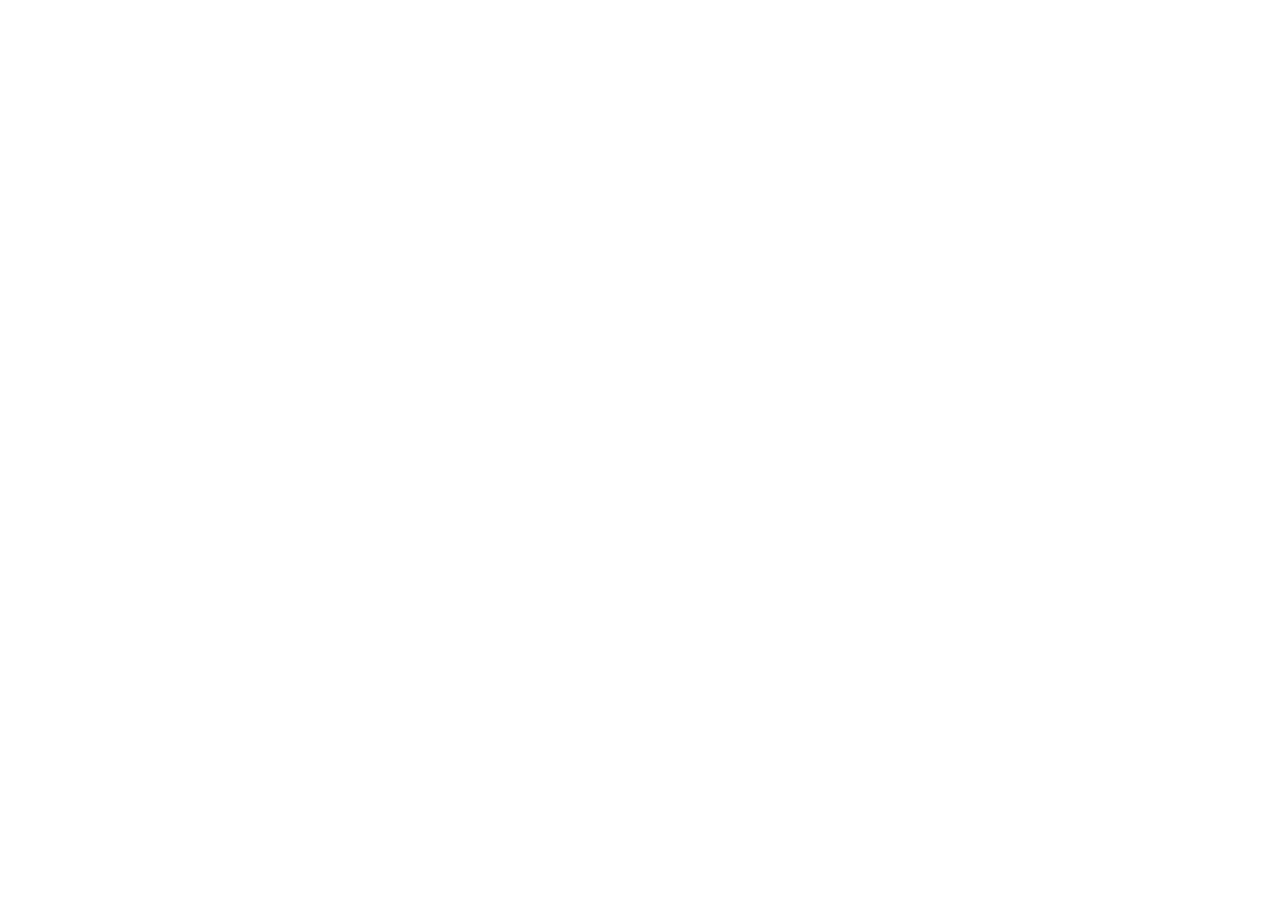
==== Gallery.html @ dcdf7f5c "start" ====
<!DOCTYPE html>
<html lang="en">
<head>
    <meta charset="UTF-8">
    <meta name="viewport" content="width=device-width, initial-scale=1.0">
    <title>Document</title>
</head>
<body>
    <header></header>
    <main></main>
    <footer></footer>
</body>
</html>
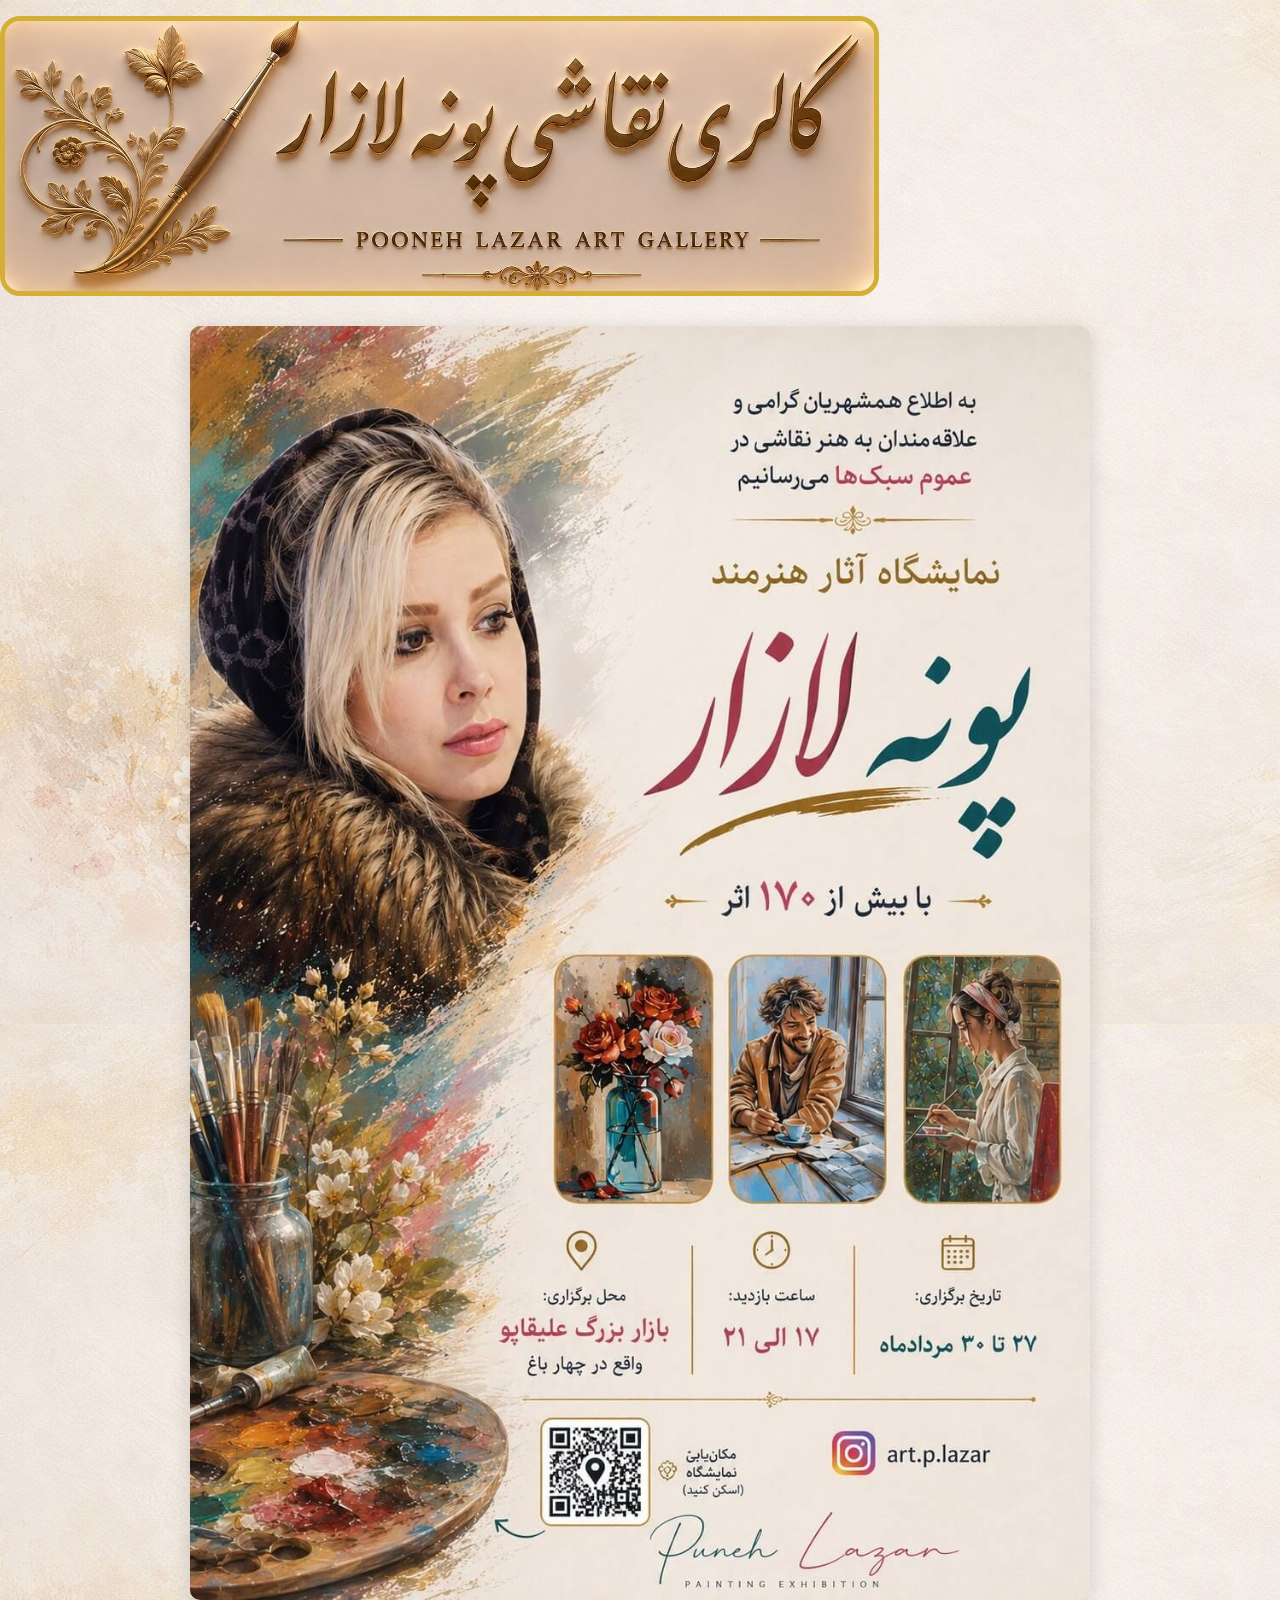
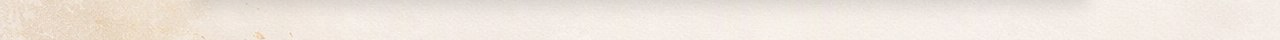
==== commit 8290d3aa: "image" ====
--- a/Gallery.html
+++ b/Gallery.html
@@ -3,11 +3,17 @@
 <head>
     <meta charset="UTF-8">
     <meta name="viewport" content="width=device-width, initial-scale=1.0">
-    <title>Document</title>
+    <title>نمایشگاه</title>
+    <link rel="stylesheet" href="./Gallery.css">
 </head>
 <body>
-    <header></header>
-    <main></main>
-    <footer></footer>
+    <section class="hero">
+        <img class="hero-header" src="./media/pic/HEAD4.jpg" alt="Pooneh Lazar Art Gallery">
+    </section>
+    
+    <section class="poster">
+        <img class="poster-img" src="./media/pic/mainP.jpg" alt="Painting Exhibition">
+    </section>
 </body>
-</html>+</html>
+
--- a/Gallery.css
+++ b/Gallery.css
@@ -0,0 +1,51 @@
+body {
+  margin: 0;
+  font-family: "IRANSans", sans-serif;
+  background-image: url(./media/pic/back.jpg);
+}
+
+
+.hero {
+  width: auto;
+  height: 30vh;
+  margin-top: 1rem;
+}
+
+.hero-header {
+  width: auto;
+  height: 30vh;
+  display: block;
+  justify-self: center;
+  object-fit: contain;
+  border: 5px solid #d4af37; 
+  border-radius: 20px;
+}
+
+
+.poster {
+  display: flex;
+  justify-content: center;
+  align-items: center;
+  padding: 40px 0;
+}
+
+.poster-img {
+  width: 100%;
+  max-width: 900px;
+  border-radius: 10px;
+  box-shadow: 0 4px 20px rgba(0, 0, 0, 0.15);
+}
+
+
+@media (max-width: 768px) {
+  .hero{
+	height: 10vh;
+  }		
+  .hero-header {
+	width: 70%;
+    height: 10vh;
+  }
+  .poster-img {
+    width: 90%;
+  }
+}
